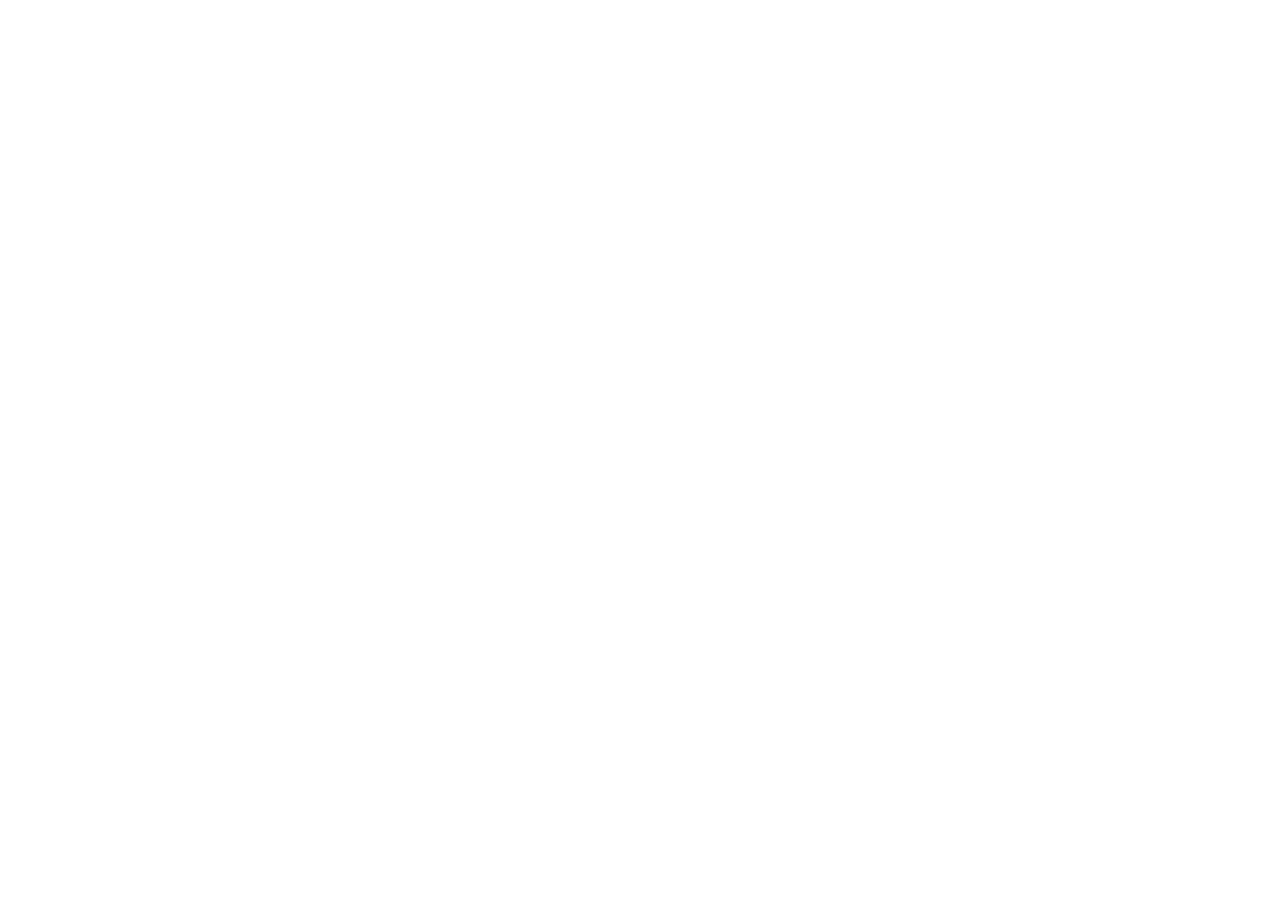
==== Raspberry/WebApp/index.html @ 2ee5991d "Ajout des fichiers HTML, CSS et JavaScript pour la WebApp, ainsi qu'un script de vérification de l'a" ====
<!DOCTYPE html>
<html lang="fr">
  <head>
    <meta charset="UTF-8" />
    <meta
      name="viewport"
      content="width=device-width, user-scalable=no, initial-scale=1.0, maximum-scale=1.0, minimum-scale=1.0"
    />
    <link rel="stylesheet" href="css/style.css" />
    <meta http-equiv="X-UA-Compatible" content="ie=edge" />
    <meta name="author" content="Yoni, Thomas, Zakariya, Eliot" />
    <link rel="icon" href="img/logo.png" />
    <title>Jeffrey</title>
  </head>
  <body>
    <script src="script/script.js"></script>
  </body>
</html>
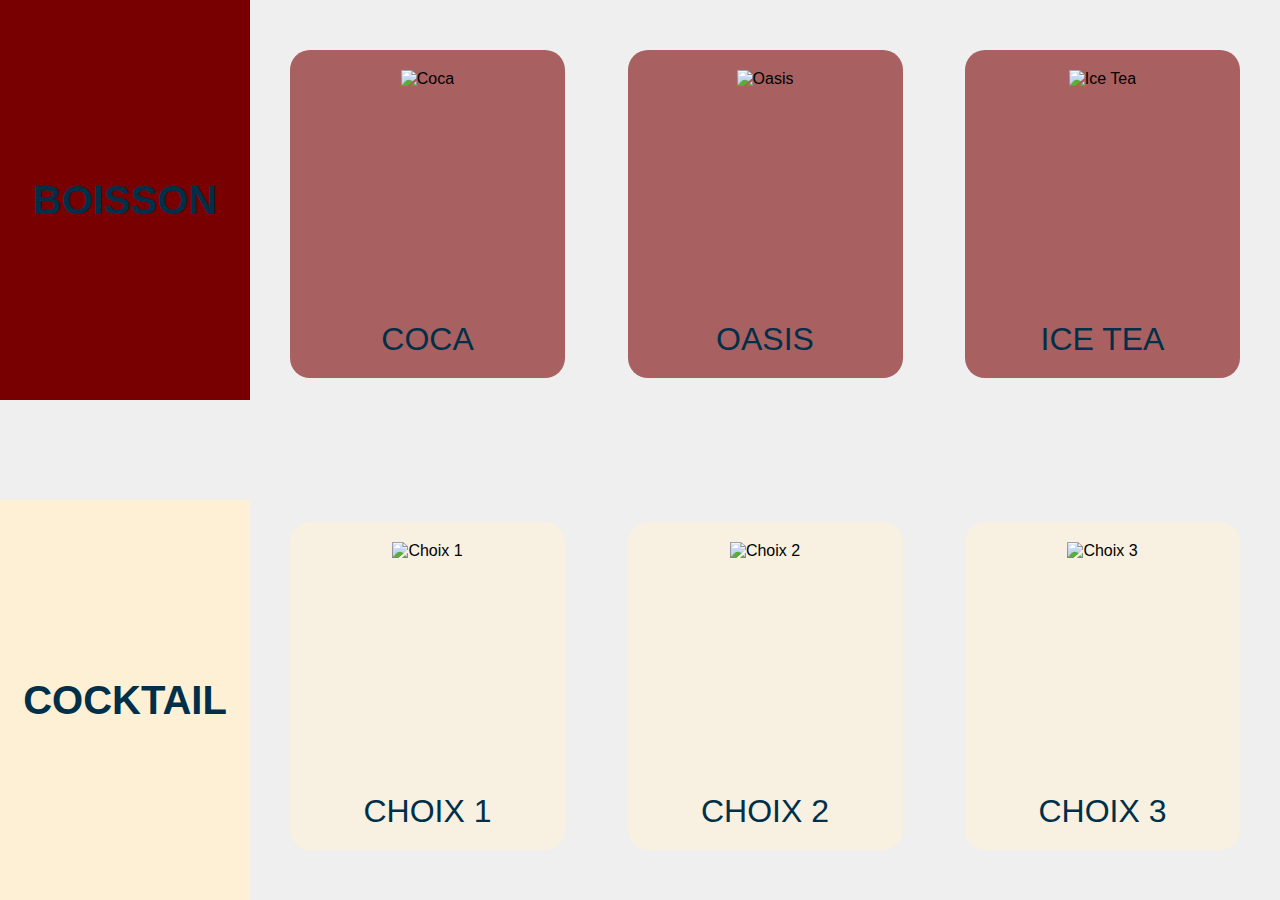
==== commit d4ce4219: "modification apportée aux fichiers index.html et style.css" ====
--- a/Raspberry/WebApp/index.html
+++ b/Raspberry/WebApp/index.html
@@ -13,6 +13,55 @@
     <title>Jeffrey</title>
   </head>
   <body>
+    <!DOCTYPE html>
+    <html lang="fr">
+      <head>
+        <meta charset="UTF-8" />
+        <title>Distributeur</title>
+        <link rel="stylesheet" href="style.css" />
+      </head>
+      <body>
+        <div class="container">
+          <aside class="sidebar">
+            <div class="menu boisson">BOISSON</div>
+            <div class="menu cocktail">COCKTAIL</div>
+          </aside>
+
+          <main class="content">
+            <section class="row">
+              <div class="card red">
+                <img src="https://placehold.co/250x250" alt="Coca" />
+                <p>COCA</p>
+              </div>
+              <div class="card red">
+                <img src="https://placehold.co/250x250" alt="Oasis" />
+                <p>OASIS</p>
+              </div>
+              <div class="card red">
+                <img src="https://placehold.co/250x250" alt="Ice Tea" />
+                <p>ICE TEA</p>
+              </div>
+            </section>
+
+            <section class="row">
+              <div class="card beige">
+                <img src="https://placehold.co/250x250" alt="Choix 1" />
+                <p>CHOIX 1</p>
+              </div>
+              <div class="card beige">
+                <img src="https://placehold.co/250x250" alt="Choix 2" />
+                <p>CHOIX 2</p>
+              </div>
+              <div class="card beige">
+                <img src="https://placehold.co/250x250" alt="Choix 3" />
+                <p>CHOIX 3</p>
+              </div>
+            </section>
+          </main>
+        </div>
+      </body>
+    </html>
+
     <script src="script/script.js"></script>
   </body>
 </html>
--- a/Raspberry/WebApp/css/style.css
+++ b/Raspberry/WebApp/css/style.css
@@ -0,0 +1,150 @@
+* {
+  margin: 0;
+  padding: 0;
+  box-sizing: border-box;
+}
+
+body {
+  background-color: #efefef;
+  font-family: "Montserrat", sans-serif;
+  overflow: hidden;
+}
+
+.container {
+  display: flex;
+  min-height: 100vh;
+  max-width: 100vw;
+}
+
+/* Sidebar */
+.sidebar {
+  width: 250px;
+  display: flex;
+  flex-direction: column;
+  justify-content: space-between;
+}
+
+.menu {
+  height: 400px;
+  display: flex;
+  justify-content: center;
+  align-items: center;
+  font-size: 40px;
+  font-weight: 700;
+  color: #003049;
+  text-align: center;
+}
+
+.boisson {
+  background-color: #780000;
+}
+
+.cocktail {
+  background-color: #fdf0d5;
+}
+
+/* Content */
+.content {
+  flex: 1;
+  padding: 50px 40px;
+  display: flex;
+  flex-direction: column;
+  justify-content: space-between;
+}
+
+.row {
+  display: flex;
+  justify-content: space-between;
+  gap: 30px;
+}
+
+.card {
+  flex: 1;
+  max-width: 275px;
+  height: 328px;
+  border-radius: 20px;
+  display: flex;
+  flex-direction: column;
+  align-items: center;
+  justify-content: space-between;
+  padding: 20px;
+}
+
+.card img {
+  max-width: 100%;
+  max-height: 181px;
+  object-fit: contain;
+}
+
+.card p {
+  font-size: 32px;
+  font-weight: 275;
+  color: #003049;
+}
+
+.card.red {
+  background-color: rgba(120, 0, 0, 0.6);
+}
+
+.card.beige {
+  background-color: rgba(253, 240, 213, 0.6);
+}
+
+/* Responsive tablette de base (1280x800) */
+@media screen and (max-width: 1279px) {
+  .container {
+    flex-direction: column;
+  }
+
+  .sidebar {
+    flex-direction: row;
+    width: 100%;
+    height: 150px;
+  }
+
+  .menu {
+    height: 100%;
+    width: 50%;
+    font-size: 32px;
+  }
+
+  .content {
+    padding: 30px;
+  }
+
+  .row {
+    flex-direction: column;
+    align-items: center;
+    gap: 20px;
+  }
+
+  .card {
+    max-width: 90%;
+  }
+}
+
+/* Responsive large desktop */
+@media screen and (min-width: 1440px) {
+  .content {
+    padding: 70px 80px;
+  }
+
+  .menu {
+    height: 100%;
+    width: 100%;
+    font-size: 40px;
+  }
+
+  .row {
+    gap: 50px;
+  }
+
+  .card {
+    max-width: 450px;
+    height: 425px;
+  }
+
+  .card p {
+    font-size: 36px;
+  }
+}
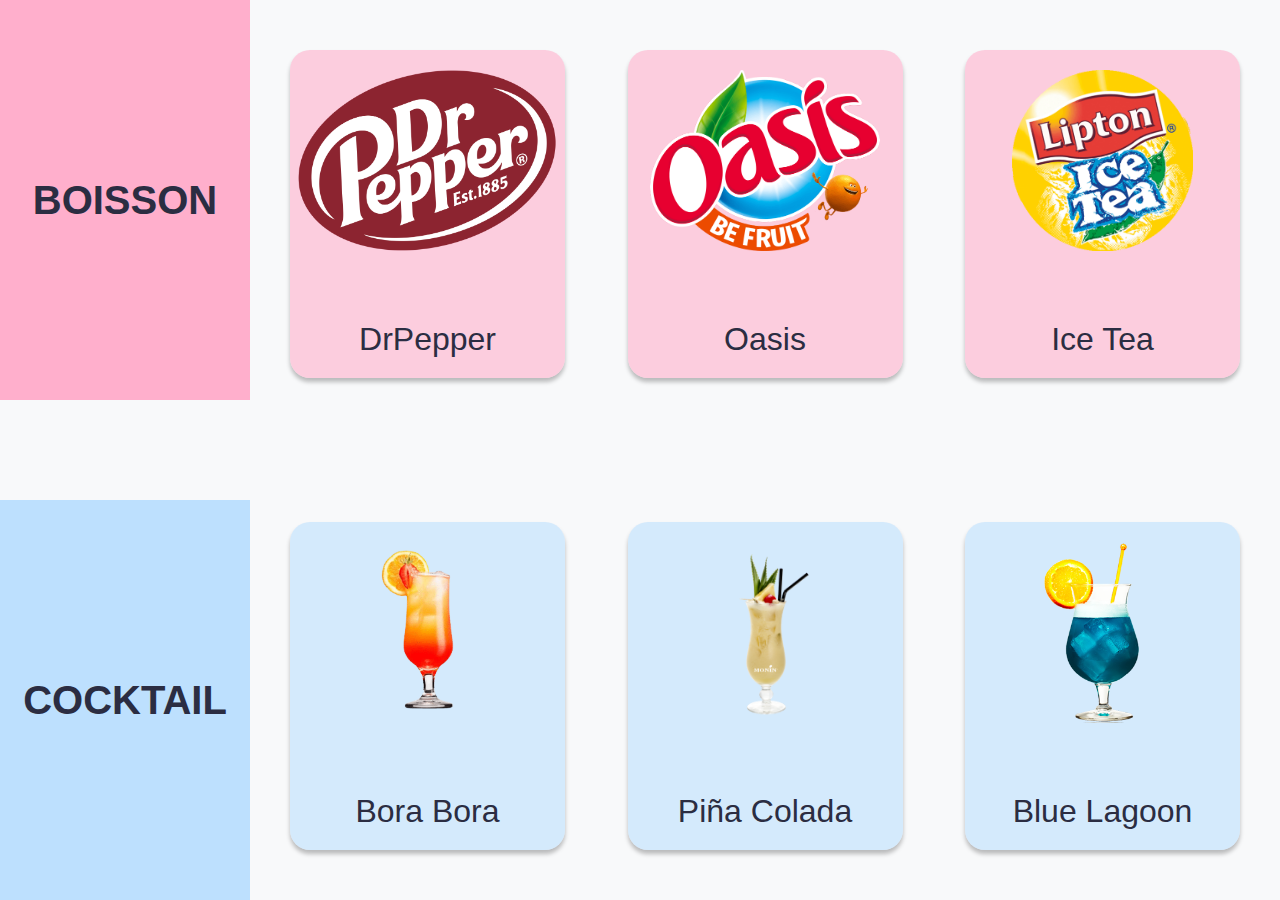
==== commit 6b435bd7: "Ajout de boisson/cocktails exemple" ====
--- a/Raspberry/WebApp/index.html
+++ b/Raspberry/WebApp/index.html
@@ -30,31 +30,31 @@
           <main class="content">
             <section class="row">
               <div class="card red">
-                <img src="https://placehold.co/250x250" alt="Coca" />
-                <p>COCA</p>
+                <img src="img/drpeper.webp" alt="DrPepper" />
+                <p>DrPepper</p>
               </div>
               <div class="card red">
-                <img src="https://placehold.co/250x250" alt="Oasis" />
-                <p>OASIS</p>
+                <img src="img/oasis.webp" alt="Oasis" />
+                <p>Oasis</p>
               </div>
               <div class="card red">
-                <img src="https://placehold.co/250x250" alt="Ice Tea" />
-                <p>ICE TEA</p>
+                <img src="img/lipton.webp" alt="Ice Tea" />
+                <p>Ice Tea</p>
               </div>
             </section>
 
             <section class="row">
               <div class="card beige">
-                <img src="https://placehold.co/250x250" alt="Choix 1" />
-                <p>CHOIX 1</p>
+                <img src="img/borabora.webp" alt="Bora Bora" />
+                <p>Bora Bora</p>
               </div>
               <div class="card beige">
-                <img src="https://placehold.co/250x250" alt="Choix 2" />
-                <p>CHOIX 2</p>
+                <img src="img/PinaColada.webp" alt="Piña Colada" />
+                <p>Piña Colada</p>
               </div>
               <div class="card beige">
-                <img src="https://placehold.co/250x250" alt="Choix 3" />
-                <p>CHOIX 3</p>
+                <img src="img/koyo.webp" alt="Blue Lagoon" />
+                <p>Blue Lagoon</p>
               </div>
             </section>
           </main>
--- a/Raspberry/WebApp/css/style.css
+++ b/Raspberry/WebApp/css/style.css
@@ -5,9 +5,12 @@
 }
 
 body {
-  background-color: #efefef;
+  background-color: #f8f9fa;
   font-family: "Montserrat", sans-serif;
   overflow: hidden;
+}
+img {
+  min-width: 400px;
 }
 
 .container {
@@ -31,16 +34,16 @@
   align-items: center;
   font-size: 40px;
   font-weight: 700;
-  color: #003049;
+  color: #2b2d42;
   text-align: center;
 }
 
 .boisson {
-  background-color: #780000;
+  background-color: #ffafcc;
 }
 
 .cocktail {
-  background-color: #fdf0d5;
+  background-color: #bde0fe;
 }
 
 /* Content */
@@ -68,6 +71,7 @@
   align-items: center;
   justify-content: space-between;
   padding: 20px;
+  box-shadow: 0px 4px 4px rgba(0, 0, 0, 0.25);
 }
 
 .card img {
@@ -79,15 +83,15 @@
 .card p {
   font-size: 32px;
   font-weight: 275;
-  color: #003049;
+  color: #2b2d42;
 }
 
 .card.red {
-  background-color: rgba(120, 0, 0, 0.6);
+  background-color: rgba(255, 175, 204, 0.6);
 }
 
 .card.beige {
-  background-color: rgba(253, 240, 213, 0.6);
+  background-color: rgba(189, 224, 254, 0.6);
 }
 
 /* Responsive tablette de base (1280x800) */
